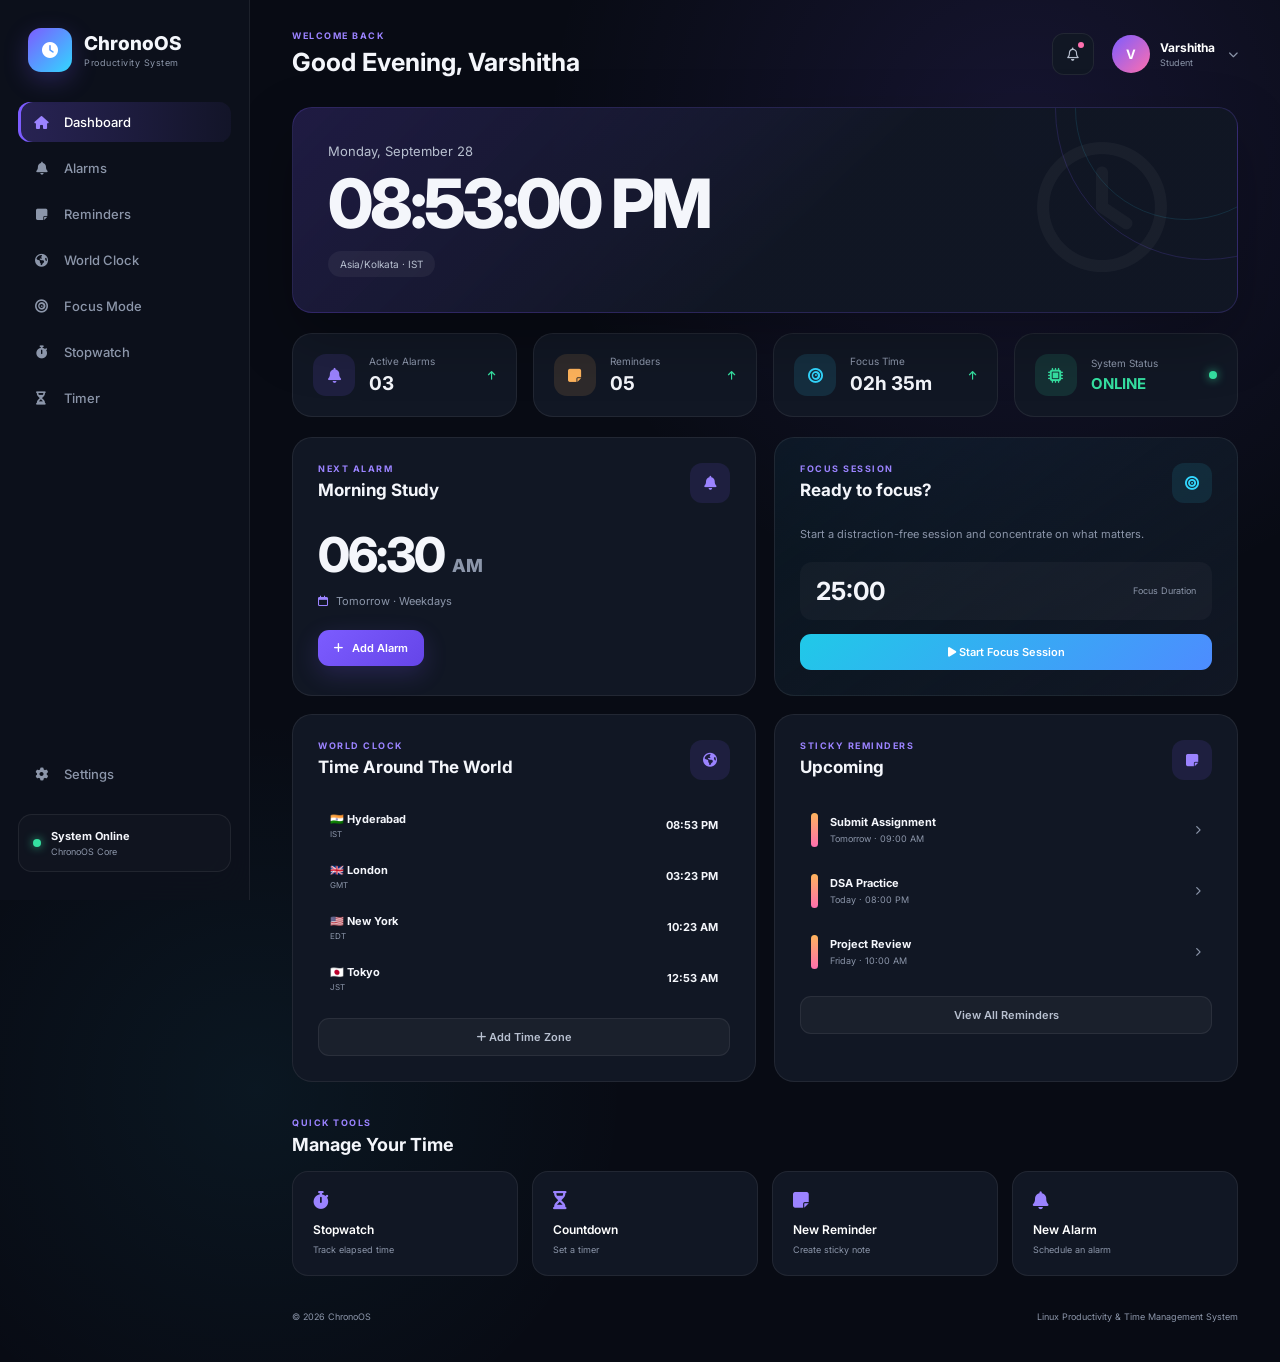
==== website/index.html @ c96365a8 "Add ChronoOS Linux alarm management system" ====
<!DOCTYPE html>
<html lang="en">
<head>
    <meta charset="UTF-8">
    <meta name="viewport" content="width=device-width, initial-scale=1.0">

    <title>ChronoOS | Productivity System</title>

    <link rel="stylesheet" href="css/style.css">

    <link
        rel="stylesheet"
        href="https://cdnjs.cloudflare.com/ajax/libs/font-awesome/6.5.2/css/all.min.css"
    >
</head>

<body>

    <!-- SIDEBAR -->
    <aside class="sidebar">

        <div class="brand">
            <div class="brand-icon">
                <i class="fa-solid fa-clock"></i>
            </div>

            <div>
                <h2>ChronoOS</h2>
                <span>Productivity System</span>
            </div>
        </div>

        <nav class="navigation">

            <a href="#" class="nav-item active">
                <i class="fa-solid fa-house"></i>
                <span>Dashboard</span>
            </a>

            <a href="#" class="nav-item">
                <i class="fa-solid fa-bell"></i>
                <span>Alarms</span>
            </a>

            <a href="#" class="nav-item">
                <i class="fa-solid fa-note-sticky"></i>
                <span>Reminders</span>
            </a>

            <a href="#" class="nav-item">
                <i class="fa-solid fa-earth-americas"></i>
                <span>World Clock</span>
            </a>

            <a href="#" class="nav-item">
                <i class="fa-solid fa-bullseye"></i>
                <span>Focus Mode</span>
            </a>

            <a href="#" class="nav-item">
                <i class="fa-solid fa-stopwatch"></i>
                <span>Stopwatch</span>
            </a>

            <a href="#" class="nav-item">
                <i class="fa-solid fa-hourglass-half"></i>
                <span>Timer</span>
            </a>

        </nav>

        <div class="sidebar-bottom">

            <a href="#" class="nav-item">
                <i class="fa-solid fa-gear"></i>
                <span>Settings</span>
            </a>

            <div class="system-status">
                <span class="status-dot"></span>

                <div>
                    <strong>System Online</strong>
                    <small>ChronoOS Core</small>
                </div>
            </div>

        </div>

    </aside>


    <!-- MAIN CONTENT -->
    <main class="main-content">

        <!-- TOP BAR -->
        <header class="topbar">

            <div>
                <p class="welcome-small">WELCOME BACK</p>
                <h1>Good Evening, Varshitha</h1>
            </div>

            <div class="topbar-actions">

                <button class="icon-button">
                    <i class="fa-regular fa-bell"></i>
                    <span class="notification-dot"></span>
                </button>

                <button class="profile">
                    <div class="profile-avatar">
                        V
                    </div>

                    <div class="profile-info">
                        <strong>Varshitha</strong>
                        <span>Student</span>
                    </div>

                    <i class="fa-solid fa-chevron-down"></i>
                </button>

            </div>

        </header>


        <!-- CLOCK HERO -->
        <section class="clock-section">

            <div class="clock-card">

                <div class="clock-content">

                    <p id="current-date">
                        Monday, September 28
                    </p>

                    <div id="current-time">
                        08:53:00 PM
                    </div>

                    <span class="timezone-label">
                        Asia/Kolkata · IST
                    </span>

                </div>

                <div class="clock-decoration">
                    <i class="fa-regular fa-clock"></i>
                </div>

            </div>

        </section>


        <!-- STAT CARDS -->
        <section class="stats-grid">

            <div class="stat-card">

                <div class="stat-icon alarm-icon">
                    <i class="fa-solid fa-bell"></i>
                </div>

                <div class="stat-info">
                    <span>Active Alarms</span>
                    <strong>03</strong>
                </div>

                <span class="stat-arrow">
                    <i class="fa-solid fa-arrow-up"></i>
                </span>

            </div>


            <div class="stat-card">

                <div class="stat-icon reminder-icon">
                    <i class="fa-solid fa-note-sticky"></i>
                </div>

                <div class="stat-info">
                    <span>Reminders</span>
                    <strong>05</strong>
                </div>

                <span class="stat-arrow">
                    <i class="fa-solid fa-arrow-up"></i>
                </span>

            </div>


            <div class="stat-card">

                <div class="stat-icon focus-icon">
                    <i class="fa-solid fa-bullseye"></i>
                </div>

                <div class="stat-info">
                    <span>Focus Time</span>
                    <strong>02h 35m</strong>
                </div>

                <span class="stat-arrow">
                    <i class="fa-solid fa-arrow-up"></i>
                </span>

            </div>


            <div class="stat-card">

                <div class="stat-icon system-icon">
                    <i class="fa-solid fa-microchip"></i>
                </div>

                <div class="stat-info">
                    <span>System Status</span>
                    <strong class="online-text">ONLINE</strong>
                </div>

                <span class="online-dot"></span>

            </div>

        </section>


        <!-- DASHBOARD GRID -->
        <section class="dashboard-grid">


            <!-- NEXT ALARM -->
            <div class="dashboard-card next-alarm">

                <div class="card-header">

                    <div>
                        <p class="card-label">NEXT ALARM</p>
                        <h2>Morning Study</h2>
                    </div>

                    <div class="card-icon">
                        <i class="fa-solid fa-bell"></i>
                    </div>

                </div>

                <div class="alarm-time">
                    06:30
                    <span>AM</span>
                </div>

                <p class="alarm-info">
                    <i class="fa-regular fa-calendar"></i>
                    Tomorrow · Weekdays
                </p>

                <button class="primary-button">
                    <i class="fa-solid fa-plus"></i>
                    Add Alarm
                </button>

            </div>


            <!-- FOCUS -->
            <div class="dashboard-card focus-card">

                <div class="card-header">

                    <div>
                        <p class="card-label">FOCUS SESSION</p>
                        <h2>Ready to focus?</h2>
                    </div>

                    <div class="card-icon focus-card-icon">
                        <i class="fa-solid fa-bullseye"></i>
                    </div>

                </div>

                <p class="card-description">
                    Start a distraction-free session and concentrate
                    on what matters.
                </p>

                <div class="focus-preview">
                    <span>25:00</span>
                    <small>Focus Duration</small>
                </div>

                <button class="focus-button">
                    <i class="fa-solid fa-play"></i>
                    Start Focus Session
                </button>

            </div>


            <!-- WORLD CLOCK -->
            <div class="dashboard-card world-clock-card">

                <div class="card-header">

                    <div>
                        <p class="card-label">WORLD CLOCK</p>
                        <h2>Time Around The World</h2>
                    </div>

                    <div class="card-icon">
                        <i class="fa-solid fa-earth-americas"></i>
                    </div>

                </div>

                <div class="world-clocks">

                    <div class="world-time">
                        <div>
                            <strong>🇮🇳 Hyderabad</strong>
                            <span>IST</span>
                        </div>

                        <b>08:53 PM</b>
                    </div>

                    <div class="world-time">
                        <div>
                            <strong>🇬🇧 London</strong>
                            <span>GMT</span>
                        </div>

                        <b>03:23 PM</b>
                    </div>

                    <div class="world-time">
                        <div>
                            <strong>🇺🇸 New York</strong>
                            <span>EDT</span>
                        </div>

                        <b>10:23 AM</b>
                    </div>

                    <div class="world-time">
                        <div>
                            <strong>🇯🇵 Tokyo</strong>
                            <span>JST</span>
                        </div>

                        <b>12:53 AM</b>
                    </div>

                </div>

                <button class="secondary-button">
                    <i class="fa-solid fa-plus"></i>
                    Add Time Zone
                </button>

            </div>


            <!-- REMINDERS -->
            <div class="dashboard-card reminders-card">

                <div class="card-header">

                    <div>
                        <p class="card-label">STICKY REMINDERS</p>
                        <h2>Upcoming</h2>
                    </div>

                    <div class="card-icon reminder-card-icon">
                        <i class="fa-solid fa-note-sticky"></i>
                    </div>

                </div>

                <div class="reminder-list">

                    <div class="reminder-item">
                        <span class="reminder-color"></span>

                        <div>
                            <strong>Submit Assignment</strong>
                            <small>Tomorrow · 09:00 AM</small>
                        </div>

                        <i class="fa-solid fa-chevron-right"></i>
                    </div>


                    <div class="reminder-item">
                        <span class="reminder-color"></span>

                        <div>
                            <strong>DSA Practice</strong>
                            <small>Today · 08:00 PM</small>
                        </div>

                        <i class="fa-solid fa-chevron-right"></i>
                    </div>


                    <div class="reminder-item">
                        <span class="reminder-color"></span>

                        <div>
                            <strong>Project Review</strong>
                            <small>Friday · 10:00 AM</small>
                        </div>

                        <i class="fa-solid fa-chevron-right"></i>
                    </div>

                </div>

                <button class="secondary-button">
                    View All Reminders
                </button>

            </div>


        </section>


        <!-- QUICK TOOLS -->
        <section class="quick-tools">

            <div class="section-title">
                <div>
                    <p class="card-label">QUICK TOOLS</p>
                    <h2>Manage Your Time</h2>
                </div>
            </div>

            <div class="tools-grid">

                <button class="tool-card">
                    <i class="fa-solid fa-stopwatch"></i>
                    <span>Stopwatch</span>
                    <small>Track elapsed time</small>
                </button>

                <button class="tool-card">
                    <i class="fa-solid fa-hourglass-half"></i>
                    <span>Countdown</span>
                    <small>Set a timer</small>
                </button>

                <button class="tool-card">
                    <i class="fa-solid fa-note-sticky"></i>
                    <span>New Reminder</span>
                    <small>Create sticky note</small>
                </button>

                <button class="tool-card">
                    <i class="fa-solid fa-bell"></i>
                    <span>New Alarm</span>
                    <small>Schedule an alarm</small>
                </button>

            </div>

        </section>


        <!-- FOOTER -->
        <footer>

            <span>
                © 2026 ChronoOS
            </span>

            <span>
                Linux Productivity & Time Management System
            </span>

        </footer>

    </main>


    <script src="js/app.js"></script>

</body>
</html>
---- website/css/style.css ----
@import url('https://fonts.googleapis.com/css2?family=Inter:wght@400;500;600;700;800&display=swap');

:root {
    --bg: #080b14;
    --sidebar: #0d111c;
    --card: #111724;
    --card-hover: #151d2d;
    --border: rgba(255, 255, 255, 0.07);

    --primary: #7c5cff;
    --primary-light: #9b83ff;
    --cyan: #32d7ff;
    --green: #35e0a1;
    --orange: #ffb45c;
    --pink: #ff6fae;

    --text: #f4f6fb;
    --muted: #8c96aa;
    --muted-light: #b8c0d0;

    --radius: 20px;
}

* {
    margin: 0;
    padding: 0;
    box-sizing: border-box;
}

html {
    scroll-behavior: smooth;
}

body {
    font-family: 'Inter', sans-serif;
    background:
        radial-gradient(
            circle at 80% 10%,
            rgba(124, 92, 255, 0.12),
            transparent 30%
        ),
        radial-gradient(
            circle at 20% 80%,
            rgba(50, 215, 255, 0.06),
            transparent 25%
        ),
        var(--bg);

    color: var(--text);
    min-height: 100vh;
}


/* =========================================
   SIDEBAR
   ========================================= */

.sidebar {
    position: fixed;
    left: 0;
    top: 0;

    width: 250px;
    height: 100vh;

    background: rgba(13, 17, 28, 0.94);
    border-right: 1px solid var(--border);

    padding: 28px 18px;

    display: flex;
    flex-direction: column;

    z-index: 100;

    backdrop-filter: blur(20px);
}

.brand {
    display: flex;
    align-items: center;
    gap: 12px;

    padding: 0 10px 30px;
}

.brand-icon {
    width: 44px;
    height: 44px;

    border-radius: 13px;

    display: flex;
    align-items: center;
    justify-content: center;

    background: linear-gradient(
        135deg,
        var(--primary),
        var(--cyan)
    );

    color: white;

    box-shadow:
        0 8px 25px rgba(124, 92, 255, 0.25);
}

.brand h2 {
    font-size: 19px;
    font-weight: 800;
}

.brand span {
    display: block;

    color: var(--muted);

    font-size: 9px;
    letter-spacing: 0.5px;

    margin-top: 2px;
}

.navigation {
    display: flex;
    flex-direction: column;
    gap: 6px;
}

.nav-item {
    position: relative;

    display: flex;
    align-items: center;
    gap: 14px;

    padding: 12px 14px;

    border-radius: 12px;

    color: var(--muted);

    text-decoration: none;

    font-size: 13px;
    font-weight: 500;

    transition: 0.25s ease;
}

.nav-item i {
    width: 18px;
    text-align: center;
}

.nav-item:hover {
    color: var(--text);
    background: rgba(255, 255, 255, 0.04);

    transform: translateX(2px);
}

.nav-item.active {
    color: white;

    background:
        linear-gradient(
            90deg,
            rgba(124, 92, 255, 0.25),
            rgba(124, 92, 255, 0.06)
        );

    box-shadow:
        inset 3px 0 0 var(--primary);
}

.nav-item.active i {
    color: var(--primary-light);
}

.sidebar-bottom {
    margin-top: auto;
}

.system-status {
    display: flex;
    align-items: center;
    gap: 10px;

    margin-top: 20px;
    padding: 14px;

    border: 1px solid var(--border);

    background: rgba(255, 255, 255, 0.02);

    border-radius: 14px;
}

.status-dot,
.online-dot {
    width: 8px;
    height: 8px;

    background: var(--green);

    border-radius: 50%;

    box-shadow:
        0 0 10px rgba(53, 224, 161, 0.8);
}

.system-status strong {
    display: block;

    font-size: 11px;
}

.system-status small {
    display: block;

    color: var(--muted);

    font-size: 9px;

    margin-top: 3px;
}


/* =========================================
   MAIN CONTENT
   ========================================= */

.main-content {
    margin-left: 250px;

    padding: 30px 42px;

    max-width: 1700px;
}


/* =========================================
   TOP BAR
   ========================================= */

.topbar {
    display: flex;
    align-items: center;
    justify-content: space-between;

    margin-bottom: 30px;
}

.welcome-small,
.card-label {
    color: var(--primary-light);

    font-size: 9px;
    font-weight: 700;

    letter-spacing: 1.5px;
}

.topbar h1 {
    margin-top: 6px;

    font-size: 25px;
    font-weight: 700;
}

.topbar-actions {
    display: flex;
    align-items: center;
    gap: 18px;
}

.icon-button {
    position: relative;

    width: 42px;
    height: 42px;

    border-radius: 12px;

    border: 1px solid var(--border);

    background: var(--card);

    color: var(--muted-light);

    cursor: pointer;

    transition: 0.25s ease;
}

.icon-button:hover {
    border-color: rgba(124, 92, 255, 0.4);

    color: white;

    transform: translateY(-2px);
}

.notification-dot {
    position: absolute;

    right: 9px;
    top: 8px;

    width: 6px;
    height: 6px;

    border-radius: 50%;

    background: var(--pink);
}

.profile {
    display: flex;
    align-items: center;
    gap: 10px;

    border: none;

    background: transparent;

    color: white;

    cursor: pointer;
}

.profile-avatar {
    width: 38px;
    height: 38px;

    display: flex;
    align-items: center;
    justify-content: center;

    border-radius: 50%;

    background:
        linear-gradient(
            135deg,
            var(--primary),
            var(--pink)
        );

    font-size: 13px;
    font-weight: 700;
}

.profile-info {
    text-align: left;
}

.profile-info strong {
    display: block;

    font-size: 12px;
}

.profile-info span {
    display: block;

    color: var(--muted);

    font-size: 9px;

    margin-top: 2px;
}

.profile > i {
    color: var(--muted);

    font-size: 10px;

    margin-left: 3px;
}


/* =========================================
   CLOCK
   ========================================= */

.clock-section {
    margin-bottom: 20px;
}

.clock-card {
    position: relative;

    overflow: hidden;

    min-height: 190px;

    padding: 35px;

    border-radius: var(--radius);

    border: 1px solid rgba(124, 92, 255, 0.2);

    background:
        linear-gradient(
            135deg,
            rgba(124, 92, 255, 0.20),
            rgba(17, 23, 36, 0.96) 55%
        );

    box-shadow:
        0 25px 60px rgba(0, 0, 0, 0.25);
}

.clock-card::before {
    content: '';

    position: absolute;

    width: 300px;
    height: 300px;

    right: -120px;
    top: -150px;

    border-radius: 50%;

    border: 1px solid rgba(124, 92, 255, 0.18);
}

.clock-card::after {
    content: '';

    position: absolute;

    width: 220px;
    height: 220px;

    right: -60px;
    top: -110px;

    border-radius: 50%;

    border: 1px solid rgba(50, 215, 255, 0.12);
}

.clock-content {
    position: relative;
    z-index: 2;
}

#current-date {
    color: var(--muted-light);

    font-size: 13px;

    margin-bottom: 10px;
}

#current-time {
    font-size: clamp(42px, 6vw, 68px);

    line-height: 1;

    font-weight: 800;

    letter-spacing: -3px;
}

.timezone-label {
    display: inline-block;

    margin-top: 14px;

    padding: 7px 12px;

    border-radius: 20px;

    background: rgba(255, 255, 255, 0.05);

    color: var(--muted-light);

    font-size: 10px;
}

.clock-decoration {
    position: absolute;

    right: 70px;
    bottom: 25px;

    color: rgba(255, 255, 255, 0.04);

    font-size: 130px;
}


/* =========================================
   STATISTICS
   ========================================= */

.stats-grid {
    display: grid;

    grid-template-columns:
        repeat(4, 1fr);

    gap: 16px;

    margin-bottom: 20px;
}

.stat-card {
    display: flex;
    align-items: center;

    gap: 14px;

    padding: 20px;

    border-radius: var(--radius);

    border: 1px solid var(--border);

    background: var(--card);

    transition: 0.25s ease;
}

.stat-card:hover {
    transform: translateY(-3px);

    background: var(--card-hover);

    border-color: rgba(124, 92, 255, 0.2);
}

.stat-icon {
    width: 42px;
    height: 42px;

    flex-shrink: 0;

    display: flex;
    align-items: center;
    justify-content: center;

    border-radius: 13px;

    font-size: 15px;
}

.alarm-icon {
    background: rgba(124, 92, 255, 0.13);
    color: var(--primary-light);
}

.reminder-icon {
    background: rgba(255, 180, 92, 0.12);
    color: var(--orange);
}

.focus-icon {
    background: rgba(50, 215, 255, 0.12);
    color: var(--cyan);
}

.system-icon {
    background: rgba(53, 224, 161, 0.12);
    color: var(--green);
}

.stat-info {
    flex: 1;
}

.stat-info span {
    display: block;

    color: var(--muted);

    font-size: 10px;
}

.stat-info strong {
    display: block;

    margin-top: 5px;

    font-size: 19px;
}

.online-text {
    color: var(--green);
    font-size: 15px !important;
}

.stat-arrow {
    color: var(--green);

    font-size: 10px;
}

.online-dot {
    flex-shrink: 0;
}


/* =========================================
   DASHBOARD GRID
   ========================================= */

.dashboard-grid {
    display: grid;

    grid-template-columns:
        repeat(2, 1fr);

    gap: 18px;

    margin-bottom: 35px;
}

.dashboard-card {
    padding: 25px;

    border-radius: var(--radius);

    border: 1px solid var(--border);

    background: var(--card);

    transition: 0.25s ease;
}

.dashboard-card:hover {
    border-color: rgba(124, 92, 255, 0.18);

    transform: translateY(-2px);
}

.card-header {
    display: flex;
    align-items: flex-start;
    justify-content: space-between;

    margin-bottom: 22px;
}

.card-header h2 {
    margin-top: 6px;

    font-size: 17px;
}

.card-icon {
    width: 40px;
    height: 40px;

    display: flex;
    align-items: center;
    justify-content: center;

    border-radius: 12px;

    background: rgba(124, 92, 255, 0.12);

    color: var(--primary-light);

    font-size: 14px;
}


/* =========================================
   ALARM
   ========================================= */

.alarm-time {
    font-size: 48px;

    font-weight: 800;

    letter-spacing: -2px;
}

.alarm-time span {
    color: var(--muted);

    font-size: 18px;

    letter-spacing: 0;
}

.alarm-info {
    color: var(--muted);

    font-size: 11px;

    margin: 10px 0 22px;
}

.alarm-info i {
    color: var(--primary-light);

    margin-right: 5px;
}


/* =========================================
   BUTTONS
   ========================================= */

button {
    font-family: inherit;
}

.primary-button,
.focus-button,
.secondary-button {
    border: none;

    border-radius: 11px;

    padding: 11px 16px;

    cursor: pointer;

    font-size: 11px;
    font-weight: 600;

    transition: 0.25s ease;
}

.primary-button {
    background:
        linear-gradient(
            135deg,
            var(--primary),
            #6545e8
        );

    color: white;

    box-shadow:
        0 8px 25px rgba(124, 92, 255, 0.2);
}

.primary-button:hover,
.focus-button:hover {
    transform: translateY(-2px);

    box-shadow:
        0 10px 30px rgba(124, 92, 255, 0.3);
}

.primary-button i {
    margin-right: 6px;
}

.secondary-button {
    margin-top: 16px;

    width: 100%;

    background: rgba(255, 255, 255, 0.04);

    border: 1px solid var(--border);

    color: var(--muted-light);
}

.secondary-button:hover {
    color: white;

    border-color: rgba(124, 92, 255, 0.3);

    background: rgba(124, 92, 255, 0.08);
}


/* =========================================
   FOCUS
   ========================================= */

.focus-card {
    background:
        linear-gradient(
            145deg,
            rgba(50, 215, 255, 0.06),
            var(--card)
        );
}

.focus-card-icon {
    color: var(--cyan);

    background: rgba(50, 215, 255, 0.1);
}

.card-description {
    color: var(--muted);

    font-size: 11px;

    line-height: 1.7;

    max-width: 450px;

    margin-bottom: 18px;
}

.focus-preview {
    display: flex;
    align-items: center;
    justify-content: space-between;

    padding: 14px 16px;

    margin-bottom: 14px;

    border-radius: 12px;

    background: rgba(255, 255, 255, 0.03);
}

.focus-preview span {
    font-size: 25px;

    font-weight: 700;
}

.focus-preview small {
    color: var(--muted);

    font-size: 9px;
}

.focus-button {
    width: 100%;

    background:
        linear-gradient(
            135deg,
            #20c9e8,
            #4d8cff
        );

    color: white;
}


/* =========================================
   WORLD CLOCK
   ========================================= */

.world-clocks {
    display: flex;
    flex-direction: column;

    gap: 4px;
}

.world-time {
    display: flex;
    align-items: center;
    justify-content: space-between;

    padding: 10px 12px;

    border-radius: 10px;

    transition: 0.2s ease;
}

.world-time:hover {
    background: rgba(255, 255, 255, 0.035);
}

.world-time div {
    display: flex;
    flex-direction: column;
    gap: 3px;
}

.world-time strong {
    font-size: 11px;
}

.world-time span {
    color: var(--muted);

    font-size: 8px;
}

.world-time b {
    font-size: 11px;
}


/* =========================================
   REMINDERS
   ========================================= */

.reminder-list {
    display: flex;
    flex-direction: column;

    gap: 5px;
}

.reminder-item {
    display: flex;
    align-items: center;

    gap: 12px;

    padding: 11px;

    border-radius: 10px;

    transition: 0.2s ease;
}

.reminder-item:hover {
    background: rgba(255, 255, 255, 0.035);
}

.reminder-color {
    width: 7px;
    height: 34px;

    border-radius: 10px;

    background:
        linear-gradient(
            var(--orange),
            var(--pink)
        );
}

.reminder-item div {
    flex: 1;
}

.reminder-item strong {
    display: block;

    font-size: 11px;
}

.reminder-item small {
    display: block;

    margin-top: 4px;

    color: var(--muted);

    font-size: 9px;
}

.reminder-item > i {
    color: var(--muted);

    font-size: 9px;
}


/* =========================================
   QUICK TOOLS
   ========================================= */

.section-title {
    margin-bottom: 16px;
}

.section-title h2 {
    margin-top: 6px;

    font-size: 18px;
}

.tools-grid {
    display: grid;

    grid-template-columns:
        repeat(4, 1fr);

    gap: 14px;
}

.tool-card {
    display: flex;
    flex-direction: column;

    align-items: flex-start;

    gap: 7px;

    padding: 20px;

    border-radius: 16px;

    border: 1px solid var(--border);

    background: var(--card);

    color: white;

    text-align: left;

    cursor: pointer;

    transition: 0.25s ease;
}

.tool-card:hover {
    transform: translateY(-4px);

    border-color: rgba(124, 92, 255, 0.3);

    background: var(--card-hover);

    box-shadow:
        0 15px 35px rgba(0, 0, 0, 0.18);
}

.tool-card i {
    color: var(--primary-light);

    font-size: 18px;

    margin-bottom: 5px;
}

.tool-card span {
    font-size: 12px;
    font-weight: 600;
}

.tool-card small {
    color: var(--muted);

    font-size: 9px;
}


/* =========================================
   FOOTER
   ========================================= */

footer {
    display: flex;
    align-items: center;
    justify-content: space-between;

    padding: 35px 0 10px;

    color: var(--muted);

    font-size: 9px;
}


/* =========================================
   RESPONSIVE DESIGN
   ========================================= */

@media (max-width: 1200px) {

    .stats-grid {
        grid-template-columns:
            repeat(2, 1fr);
    }

    .tools-grid {
        grid-template-columns:
            repeat(2, 1fr);
    }

}


@media (max-width: 900px) {

    .sidebar {
        width: 75px;

        padding: 22px 10px;
    }

    .brand {
        justify-content: center;

        padding-left: 0;
        padding-right: 0;
    }

    .brand > div:last-child,
    .nav-item span,
    .system-status {
        display: none;
    }

    .nav-item {
        justify-content: center;

        padding: 13px;
    }

    .main-content {
        margin-left: 75px;

        padding: 25px;
    }

    .dashboard-grid {
        grid-template-columns: 1fr;
    }

}


@media (max-width: 650px) {

    .main-content {
        padding: 18px;
    }

    .topbar h1 {
        font-size: 20px;
    }

    .profile-info,
    .profile > i {
        display: none;
    }

    .stats-grid {
        grid-template-columns: 1fr;
    }

    .tools-grid {
        grid-template-columns: 1fr;
    }

    .clock-card {
        padding: 25px;
    }

    #current-time {
        font-size: 42px;
    }

    footer {
        flex-direction: column;

        gap: 8px;

        text-align: center;
    }

}
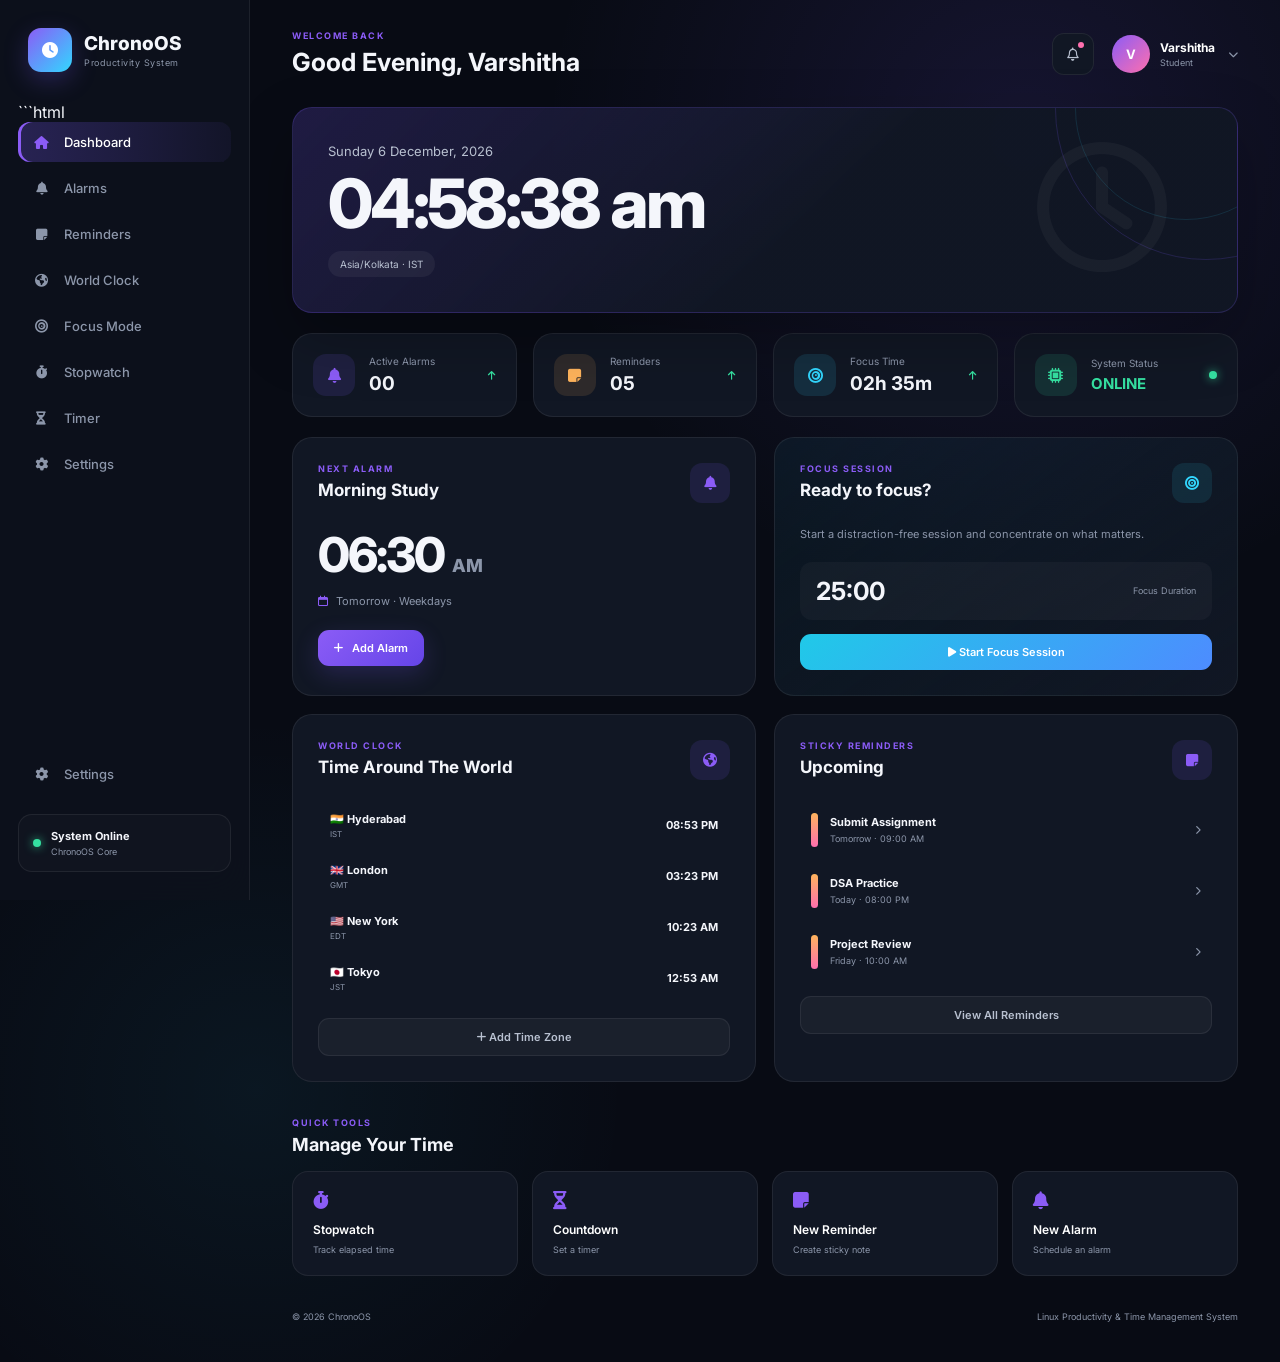
==== commit 36ff6f57: "Add ChronoOS countdown timer page" ====
--- a/website/index.html
+++ b/website/index.html
@@ -30,44 +30,50 @@
             </div>
         </div>
 
-        <nav class="navigation">
-
-            <a href="#" class="nav-item active">
-                <i class="fa-solid fa-house"></i>
-                <span>Dashboard</span>
-            </a>
-
-            <a href="#" class="nav-item">
-                <i class="fa-solid fa-bell"></i>
-                <span>Alarms</span>
-            </a>
-
-            <a href="#" class="nav-item">
-                <i class="fa-solid fa-note-sticky"></i>
-                <span>Reminders</span>
-            </a>
-
-            <a href="#" class="nav-item">
-                <i class="fa-solid fa-earth-americas"></i>
-                <span>World Clock</span>
-            </a>
-
-            <a href="#" class="nav-item">
-                <i class="fa-solid fa-bullseye"></i>
-                <span>Focus Mode</span>
-            </a>
-
-            <a href="#" class="nav-item">
-                <i class="fa-solid fa-stopwatch"></i>
-                <span>Stopwatch</span>
-            </a>
-
-            <a href="#" class="nav-item">
-                <i class="fa-solid fa-hourglass-half"></i>
-                <span>Timer</span>
-            </a>
-
-        </nav>
+```html
+<nav class="navigation">
+
+    <a href="#" class="nav-item active" data-page="dashboard">
+        <i class="fa-solid fa-house"></i>
+        <span>Dashboard</span>
+    </a>
+
+    <a href="#" class="nav-item" data-page="alarms">
+        <i class="fa-solid fa-bell"></i>
+        <span>Alarms</span>
+    </a>
+
+    <a href="#" class="nav-item" data-page="reminders">
+        <i class="fa-solid fa-note-sticky"></i>
+        <span>Reminders</span>
+    </a>
+
+    <a href="#" class="nav-item" data-page="world-clock">
+        <i class="fa-solid fa-earth-americas"></i>
+        <span>World Clock</span>
+    </a>
+
+    <a href="#" class="nav-item" data-page="focus">
+        <i class="fa-solid fa-bullseye"></i>
+        <span>Focus Mode</span>
+    </a>
+
+    <a href="#" class="nav-item" data-page="stopwatch">
+        <i class="fa-solid fa-stopwatch"></i>
+        <span>Stopwatch</span>
+    </a>
+
+    <a href="#" class="nav-item" data-page="timer">
+        <i class="fa-solid fa-hourglass-half"></i>
+        <span>Timer</span>
+    </a>
+
+    <a href="#" class="nav-item" data-page="settings">
+        <i class="fa-solid fa-gear"></i>
+        <span>Settings</span>
+    </a>
+
+</nav>
 
         <div class="sidebar-bottom">
 
@@ -94,6 +100,8 @@
     <main class="main-content">
 
         <!-- TOP BAR -->
+<!-- DASHBOARD PAGE -->
+<section data-dashboard-page="dashboard">
         <header class="topbar">
 
             <div>
@@ -471,7 +479,351 @@
             </div>
 
         </section>
-
+</section>
+
+<!-- ALARMS DASHBOARD -->
+<section data-dashboard-page="alarms" hidden>
+
+    <div class="page-heading">
+        <p class="welcome-small">CHRONOOS / ALARMS</p>
+        <h1>Alarm Management</h1>
+        <p>Manage your scheduled alarms.</p>
+    </div>
+
+    <div class="dashboard-card">
+        <div class="card-header">
+            <h2>Your Alarms</h2>
+            <button class="primary-button" id="openAlarmPageButton">
+                <i class="fa-solid fa-plus"></i>
+                Add Alarm
+            </button>
+        </div>
+
+        <div id="alarm-list">
+            <p>Your saved alarms will appear here.</p>
+        </div>
+    </div>
+
+</section>
+
+
+<!-- STOPWATCH DASHBOARD -->
+<section data-dashboard-page="stopwatch" hidden>
+
+    <div class="page-heading">
+        <p class="welcome-small">CHRONOOS / STOPWATCH</p>
+        <h1>Task Stopwatch</h1>
+        <p>Assign a task, track elapsed time, and set a completion deadline.</p>
+    </div>
+
+    <div class="dashboard-grid">
+
+        <div class="dashboard-card">
+            <h2>Assign Your Task</h2>
+
+            <label for="stopwatchTask">Task Name</label>
+            <input
+                type="text"
+                id="stopwatchTask"
+                placeholder="e.g. Complete DSA assignment"
+            >
+
+            <h3>Task Time Limit</h3>
+
+            <div class="timer-inputs">
+                <div>
+                    <label for="taskHours">Hours</label>
+                    <input type="number" id="taskHours" min="0" max="99" value="0">
+                </div>
+
+                <div>
+                    <label for="taskMinutes">Minutes</label>
+                    <input type="number" id="taskMinutes" min="0" max="59" value="25">
+                </div>
+
+                <div>
+                    <label for="taskSeconds">Seconds</label>
+                    <input type="number" id="taskSeconds" min="0" max="59" value="0">
+                </div>
+            </div>
+
+            <div class="timer-actions">
+                <button class="primary-button" id="startTaskTimer">Start Task</button>
+                <button class="icon-button" id="pauseTaskTimer">Pause</button>
+                <button class="icon-button" id="resetTaskTimer">Reset</button>
+            </div>
+
+            <p id="taskTimerStatus" role="status">Ready to start your task.</p>
+        </div>
+
+        <div class="dashboard-card">
+            <h2>Task Countdown</h2>
+            <div id="taskCountdownDisplay">00:25:00</div>
+            <p id="currentTaskName">No task started</p>
+
+            <hr>
+
+            <h2>Elapsed Stopwatch</h2>
+            <div id="stopwatchElapsedDisplay">00:00:00</div>
+
+            <div class="timer-actions">
+                <button class="primary-button" id="startStopwatch">Start Stopwatch</button>
+                <button class="icon-button" id="resetStopwatch">Reset Stopwatch</button>
+            </div>
+
+            <p id="stopwatchStatus" role="status">Ready</p>
+        </div>
+
+    </div>
+
+</section>
+
+
+<!-- TIMER DASHBOARD -->
+<section data-dashboard-page="timer" hidden>
+
+    <div class="page-heading">
+        <p class="welcome-small">CHRONOOS / TIMER</p>
+        <h1>Countdown Timer</h1>
+        <p>Set a duration, manage your countdown, and stay on track.</p>
+    </div>
+
+    <div class="timer-page-layout">
+
+        <!-- LEFT CARD: TIMER CONTROLS -->
+        <div class="dashboard-card">
+
+            <h2>Set Your Timer</h2>
+
+            <div class="timer-inputs">
+                <div>
+                    <label for="timerHours">Hours</label>
+                    <input type="number" id="timerHours" min="0" max="99" value="0">
+                </div>
+
+                <div>
+                    <label for="timerMinutes">Minutes</label>
+                    <input type="number" id="timerMinutes" min="0" max="59" value="5">
+                </div>
+
+                <div>
+                    <label for="timerSeconds">Seconds</label>
+                    <input type="number" id="timerSeconds" min="0" max="59" value="0">
+                </div>
+            </div>
+
+            <div class="timer-actions">
+                <button class="primary-button" id="startTimerButton">Start</button>
+                <button class="icon-button" id="pauseTimerButton">Pause</button>
+                <button class="icon-button" id="resetTimerButton">Reset</button>
+            </div>
+
+            <p id="timerStatus" role="status">Ready to start your timer.</p>
+
+        </div>
+
+        <!-- RIGHT CARD: COUNTDOWN DISPLAY -->
+        <div class="dashboard-card">
+
+            <h2>Timer Countdown</h2>
+
+            <div id="timerCountdownDisplay">00:05:00</div>
+
+            <p id="timerDisplayStatus">Your timer is ready.</p>
+
+            <hr>
+
+            <h2>Quick Presets</h2>
+
+            <div class="timer-actions">
+                <button class="icon-button timer-preset" data-minutes="5">5 Min</button>
+                <button class="icon-button timer-preset" data-minutes="10">10 Min</button>
+                <button class="icon-button timer-preset" data-minutes="15">15 Min</button>
+                <button class="icon-button timer-preset" data-minutes="30">30 Min</button>
+            </div>
+
+        </div>
+
+    </div>
+
+</section>
+
+<!-- SETTINGS DASHBOARD -->
+<section data-dashboard-page="settings" hidden>
+
+    <div class="page-heading">
+        <p class="welcome-small">CHRONOOS / SETTINGS</p>
+        <h1>Settings</h1>
+        <p>Personalize your ChronoOS experience.</p>
+    </div>
+
+    <!-- APPEARANCE SETTINGS -->
+    <div class="dashboard-card settings-card">
+        <h2><i class="fa-solid fa-palette"></i> Appearance</h2>
+
+        <div class="settings-row">
+            <div>
+                <strong>Dark Mode</strong>
+                <p>Use the dark dashboard appearance.</p>
+            </div>
+            <label class="settings-switch">
+                <input type="checkbox" id="darkModeSetting" checked>
+                <span class="settings-slider"></span>
+            </label>
+        </div>
+
+        <div class="settings-row">
+            <div>
+                <strong>Accent Color</strong>
+                <p>Choose your preferred theme color.</p>
+            </div>
+            <select id="accentColorSetting">
+                <option value="#8b5cf6">Purple</option>
+                <option value="#3b82f6">Blue</option>
+                <option value="#ec4899">Pink</option>
+                <option value="#10b981">Green</option>
+            </select>
+        </div>
+    </div>
+
+    <!-- NOTIFICATION SETTINGS -->
+    <div class="dashboard-card settings-card">
+        <h2><i class="fa-solid fa-bell"></i> Notifications</h2>
+
+        <div class="settings-row">
+            <div>
+                <strong>Browser Notifications</strong>
+                <p>Allow ChronoOS to show browser notifications.</p>
+            </div>
+            <label class="settings-switch">
+                <input type="checkbox" id="notificationSetting">
+                <span class="settings-slider"></span>
+            </label>
+        </div>
+
+        <div class="settings-row">
+            <div>
+                <strong>Alarm and Timer Sounds</strong>
+                <p>Enable sound alerts.</p>
+            </div>
+            <label class="settings-switch">
+                <input type="checkbox" id="soundSetting" checked>
+                <span class="settings-slider"></span>
+            </label>
+        </div>
+    </div>
+
+    <!-- GENERAL SETTINGS -->
+    <div class="dashboard-card settings-card">
+        <h2><i class="fa-solid fa-clock"></i> General</h2>
+
+        <div class="settings-row">
+            <div>
+                <strong>Time Format</strong>
+                <p>Choose how time is displayed.</p>
+            </div>
+            <select id="timeFormatSetting">
+                <option value="12">12-hour</option>
+                <option value="24">24-hour</option>
+            </select>
+        </div>
+    </div>
+
+    <!-- SAVE AND RESET -->
+    <div class="settings-actions">
+        <button class="primary-button" id="saveSettingsButton">
+            <i class="fa-solid fa-floppy-disk"></i>
+            Save Preferences
+        </button>
+
+        <button class="icon-button" id="resetSettingsButton">
+            Reset Settings
+        </button>
+    </div>
+
+    <p id="settingsStatus" role="status"></p>
+
+</section>
+
+<!-- REMINDERS DASHBOARD -->
+<section data-dashboard-page="reminders" hidden>
+
+    <div class="page-heading">
+        <p class="welcome-small">CHRONOOS / REMINDERS</p>
+        <h1>Reminders</h1>
+        <p>Create and manage your important reminders.</p>
+    </div>
+
+<div class="dashboard-card">
+    <h2><i class="fa-solid fa-note-sticky"></i> Add Reminder</h2>
+
+    <div class="settings-row">
+        <div>
+            <strong>Reminder Title</strong>
+            <p>What do you need to remember?</p>
+        </div>
+        <input type="text" id="reminderTitle"
+               placeholder="Enter reminder title">
+    </div>
+
+    <div class="settings-row">
+        <div>
+            <strong>Start Date and Time</strong>
+            <p>When should the reminder begin?</p>
+        </div>
+        <input type="datetime-local" id="reminderDateTime">
+    </div>
+
+    <div class="settings-row">
+        <div>
+            <strong>Reminder Type</strong>
+            <p>Choose how long it should remain active.</p>
+        </div>
+        <select id="reminderType">
+            <option value="once">One-time</option>
+            <option value="permanent">Permanent</option>
+            <option value="until">Until a specific date</option>
+        </select>
+    </div>
+
+    <div class="settings-row" id="repeatIntervalRow" hidden>
+        <div>
+            <strong>Repeat Every</strong>
+            <p>How often should you be reminded?</p>
+        </div>
+        <select id="reminderInterval">
+            <option value="15">15 minutes</option>
+            <option value="30">30 minutes</option>
+            <option value="60">1 hour</option>
+            <option value="360">6 hours</option>
+            <option value="1440">1 day</option>
+            <option value="10080">1 week</option>
+        </select>
+    </div>
+
+    <div class="settings-row" id="reminderEndRow" hidden>
+        <div>
+            <strong>End Date and Time</strong>
+            <p>When should this reminder expire?</p>
+        </div>
+        <input type="datetime-local" id="reminderEndDateTime">
+    </div>
+
+    <button class="primary-button" id="addReminderButton">
+        <i class="fa-solid fa-plus"></i> Add Reminder
+    </button>
+</div>
+
+    <div class="dashboard-card">
+        <h2><i class="fa-solid fa-list-check"></i> My Reminders</h2>
+        <div id="reminderList">
+            <p>No reminders added yet.</p>
+        </div>
+    </div>
+
+    <p id="reminderStatus" role="status"></p>
+
+</section>
 
         <!-- FOOTER -->
         <footer>
--- a/website/css/style.css
+++ b/website/css/style.css
@@ -1161,3 +1161,844 @@
     }
 
 }
+
+/* ============================================================
+   ALARM MODAL
+   ============================================================ */
+
+#alarmModal {
+    position: fixed;
+    inset: 0;
+    z-index: 1000;
+}
+
+.alarm-modal-overlay {
+    position: absolute;
+    inset: 0;
+
+    display: flex;
+    align-items: center;
+    justify-content: center;
+
+    padding: 20px;
+
+    background: rgba(0, 0, 0, 0.65);
+
+    backdrop-filter: blur(8px);
+}
+
+.alarm-modal {
+    width: 100%;
+    max-width: 430px;
+
+    padding: 28px;
+
+    border: 1px solid rgba(124, 92, 255, 0.25);
+
+    border-radius: 20px;
+
+    background:
+        linear-gradient(
+            145deg,
+            #151b2b,
+            #0e1420
+        );
+
+    box-shadow:
+        0 30px 80px rgba(0, 0, 0, 0.5);
+
+    animation: alarmModalIn 0.2s ease;
+}
+
+@keyframes alarmModalIn {
+    from {
+        opacity: 0;
+        transform: translateY(15px) scale(0.97);
+    }
+
+    to {
+        opacity: 1;
+        transform: translateY(0) scale(1);
+    }
+}
+
+.alarm-modal-header {
+    display: flex;
+    align-items: flex-start;
+    justify-content: space-between;
+
+    margin-bottom: 25px;
+}
+
+.alarm-modal-header h2 {
+    margin-top: 7px;
+
+    font-size: 20px;
+}
+
+.alarm-close {
+    width: 36px;
+    height: 36px;
+
+    border: 1px solid var(--border);
+
+    border-radius: 10px;
+
+    background: rgba(255, 255, 255, 0.04);
+
+    color: var(--muted-light);
+
+    cursor: pointer;
+
+    transition: 0.2s ease;
+}
+
+.alarm-close:hover {
+    color: white;
+
+    background: rgba(255, 255, 255, 0.08);
+
+    border-color: rgba(124, 92, 255, 0.3);
+}
+
+.alarm-modal label {
+    display: block;
+
+    margin-bottom: 18px;
+
+    color: var(--muted-light);
+
+    font-size: 11px;
+    font-weight: 600;
+}
+
+.alarm-modal input {
+    display: block;
+
+    width: 100%;
+
+    margin-top: 8px;
+
+    padding: 13px 14px;
+
+    border: 1px solid var(--border);
+
+    border-radius: 11px;
+
+    outline: none;
+
+    background: rgba(255, 255, 255, 0.04);
+
+    color: white;
+
+    font-family: inherit;
+    font-size: 13px;
+
+    transition: 0.2s ease;
+}
+
+.alarm-modal input:focus {
+    border-color: var(--primary);
+
+    box-shadow:
+        0 0 0 3px rgba(124, 92, 255, 0.1);
+}
+
+.alarm-modal input::placeholder {
+    color: var(--muted);
+}
+
+.alarm-modal input[type="time"] {
+    color-scheme: dark;
+}
+
+.alarm-modal-actions {
+    display: flex;
+
+    gap: 10px;
+
+    margin-top: 25px;
+}
+
+.alarm-modal-actions button {
+    flex: 1;
+
+    margin-top: 0;
+}
+
+/* ============================================================
+   ALARM RINGING ALERT
+   ============================================================ */
+
+.chronoos-alarm-alert {
+    position: fixed;
+
+    right: 30px;
+    top: 30px;
+
+    z-index: 2000;
+
+    width: 360px;
+
+    display: flex;
+    align-items: center;
+
+    gap: 14px;
+
+    padding: 18px;
+
+    border: 1px solid rgba(124, 92, 255, 0.4);
+
+    border-radius: 16px;
+
+    background:
+        linear-gradient(
+            135deg,
+            #171d30,
+            #0e1420
+        );
+
+    box-shadow:
+        0 20px 50px rgba(0, 0, 0, 0.45);
+
+    animation: alarmAlertIn 0.3s ease;
+}
+
+@keyframes alarmAlertIn {
+    from {
+        opacity: 0;
+        transform: translateX(30px);
+    }
+
+    to {
+        opacity: 1;
+        transform: translateX(0);
+    }
+}
+
+.chronoos-alarm-icon {
+    width: 44px;
+    height: 44px;
+
+    flex-shrink: 0;
+
+    display: flex;
+    align-items: center;
+    justify-content: center;
+
+    border-radius: 13px;
+
+    background: rgba(124, 92, 255, 0.15);
+
+    color: var(--primary-light);
+
+    font-size: 17px;
+
+    animation: alarmPulse 1s infinite;
+}
+
+@keyframes alarmPulse {
+    0%,
+    100% {
+        transform: scale(1);
+    }
+
+    50% {
+        transform: scale(1.1);
+    }
+}
+
+.chronoos-alarm-content {
+    flex: 1;
+}
+
+.chronoos-alarm-content span {
+    display: block;
+
+    color: var(--primary-light);
+
+    font-size: 9px;
+    font-weight: 800;
+
+    letter-spacing: 1.4px;
+}
+
+.chronoos-alarm-content strong {
+    display: block;
+
+    margin-top: 4px;
+
+    color: white;
+
+    font-size: 14px;
+}
+
+.chronoos-alarm-content small {
+    display: block;
+
+    margin-top: 3px;
+
+    color: var(--muted);
+
+    font-size: 9px;
+}
+
+.chronoos-alarm-close {
+    width: 30px;
+    height: 30px;
+
+    border: 1px solid var(--border);
+
+    border-radius: 8px;
+
+    background: rgba(255, 255, 255, 0.04);
+
+    color: var(--muted-light);
+
+    cursor: pointer;
+}
+
+.chronoos-alarm-close:hover {
+    color: white;
+
+    background: rgba(255, 255, 255, 0.08);
+}
+
+
+/* =====================================================
+   CHRONOOS — PROFESSIONAL TASK STOPWATCH DESIGN
+   ===================================================== */
+
+[data-dashboard-page="stopwatch"] {
+    color: #edf2ff;
+    padding: 28px 24px 40px;
+    min-height: 70vh;
+    background:
+        radial-gradient(ellipse at 85% 0%, #30207833, transparent 45%),
+        linear-gradient(145deg, #080e1d, #0b1225 65%, #10102b);
+    border-radius: 22px;
+}
+
+[data-dashboard-page="stopwatch"] .page-heading {
+    margin-bottom: 30px;
+}
+
+[data-dashboard-page="stopwatch"] .page-heading .welcome-small {
+    color: #a99aff;
+    font-size: 12px;
+    font-weight: 800;
+    letter-spacing: 2.5px;
+    text-transform: uppercase;
+    margin-bottom: 8px;
+}
+
+[data-dashboard-page="stopwatch"] .page-heading h1 {
+    color: #f7f8ff;
+    font-size: clamp(30px, 4vw, 46px);
+    font-weight: 800;
+    letter-spacing: -1.5px;
+    margin: 0 0 10px;
+}
+
+[data-dashboard-page="stopwatch"] .page-heading > p:last-child {
+    color: #a8b9d9;
+    font-size: 15px;
+    line-height: 1.7;
+}
+
+[data-dashboard-page="stopwatch"] .dashboard-grid {
+    display: grid;
+    grid-template-columns: minmax(0, 1fr) minmax(0, 1fr);
+    align-items: stretch;
+    gap: 22px;
+}
+
+[data-dashboard-page="stopwatch"] .dashboard-card {
+    min-width: 0;
+    padding: 28px;
+    border: 1px solid #5269b755;
+    border-radius: 22px;
+    background:
+        radial-gradient(ellipse at top right, #754bff20, transparent 48%),
+        linear-gradient(145deg, #111e36, #0c1528);
+    box-shadow:
+        0 18px 45px #00000025,
+        inset 0 1px 0 #ffffff0a;
+    color: #edf2ff;
+    transition: border-color 0.25s ease, transform 0.25s ease;
+}
+
+[data-dashboard-page="stopwatch"] .dashboard-card:hover {
+    border-color: #7866ff99;
+    transform: translateY(-2px);
+}
+
+[data-dashboard-page="stopwatch"] .dashboard-card h2 {
+    color: #f5f6ff;
+    font-size: 22px;
+    font-weight: 750;
+    margin: 0 0 12px;
+}
+
+[data-dashboard-page="stopwatch"] .dashboard-card h3 {
+    color: #b7c9f1;
+    font-size: 15px;
+    margin: 24px 0 12px;
+}
+
+[data-dashboard-page="stopwatch"] label {
+    display: block;
+    color: #a9c4f5;
+    font-size: 13px;
+    font-weight: 650;
+    margin: 12px 0 8px;
+}
+
+[data-dashboard-page="stopwatch"] input {
+    box-sizing: border-box;
+    width: 100%;
+    min-width: 0;
+    padding: 13px 14px;
+    color: #f3f6ff;
+    background: #0a1428;
+    border: 1px solid #30466f;
+    border-radius: 11px;
+    font: inherit;
+    outline: none;
+    transition: border-color 0.2s, box-shadow 0.2s;
+}
+
+[data-dashboard-page="stopwatch"] input::placeholder {
+    color: #7087ae;
+}
+
+[data-dashboard-page="stopwatch"] input:focus {
+    border-color: #8b6dff;
+    box-shadow: 0 0 0 3px #8061ff22;
+}
+
+[data-dashboard-page="stopwatch"] .timer-inputs {
+    display: grid;
+    grid-template-columns: repeat(3, minmax(0, 1fr));
+    gap: 12px;
+}
+
+[data-dashboard-page="stopwatch"] .timer-inputs > div {
+    min-width: 0;
+}
+
+[data-dashboard-page="stopwatch"] .timer-actions {
+    display: grid;
+    grid-template-columns: repeat(3, minmax(0, 1fr));
+    gap: 10px;
+    margin-top: 24px;
+}
+
+[data-dashboard-page="stopwatch"] .timer-actions button {
+    min-width: 0;
+    min-height: 46px;
+    padding: 11px 12px;
+    border-radius: 12px;
+    font: inherit;
+    font-size: 13px;
+    font-weight: 700;
+    cursor: pointer;
+    transition: transform 0.2s, filter 0.2s, box-shadow 0.2s;
+}
+
+[data-dashboard-page="stopwatch"] .primary-button {
+    color: white;
+    border: 1px solid transparent;
+    background: linear-gradient(120deg, #8861ff, #5638e9);
+    box-shadow: 0 7px 20px #6849ff35;
+}
+
+[data-dashboard-page="stopwatch"] .timer-actions button:not(.primary-button) {
+    color: #d6e4ff;
+    background: #172744;
+    border: 1px solid #293e65;
+}
+
+[data-dashboard-page="stopwatch"] .timer-actions button:hover {
+    filter: brightness(1.12);
+    transform: translateY(-2px);
+}
+
+[data-dashboard-page="stopwatch"] #taskCountdownDisplay,
+[data-dashboard-page="stopwatch"] #stopwatchElapsedDisplay {
+    overflow-wrap: anywhere;
+    font-family: "SFMono-Regular", Consolas, monospace;
+    font-size: clamp(28px, 3vw, 48px);
+    font-weight: 800;
+    letter-spacing: 1px;
+    line-height: 1.35;
+    font-variant-numeric: tabular-nums;
+    margin: 16px 0;
+    color: #9ac8ff;
+    text-shadow: 0 0 22px #398aff25;
+}
+
+[data-dashboard-page="stopwatch"] #stopwatchElapsedDisplay {
+    color: #c5a5ff;
+    text-shadow: 0 0 22px #a16bff25;
+}
+
+[data-dashboard-page="stopwatch"] #currentTaskName,
+[data-dashboard-page="stopwatch"] #taskTimerStatus,
+[data-dashboard-page="stopwatch"] #stopwatchStatus {
+    color: #a9bedf;
+    font-size: 13px;
+    line-height: 1.7;
+    overflow-wrap: anywhere;
+}
+
+[data-dashboard-page="stopwatch"] hr {
+    border: 0;
+    border-top: 1px solid #334362;
+    margin: 24px 0;
+}
+
+[data-dashboard-page="stopwatch"] #taskTimerStatus::before,
+[data-dashboard-page="stopwatch"] #stopwatchStatus::before {
+    content: "●";
+    color: #37dca0;
+    font-size: 11px;
+    margin-right: 9px;
+}
+
+#taskCompletionAlert > div {
+    border: 1px solid #8065ff !important;
+    background:
+        radial-gradient(ellipse at top right, #754bff30, transparent 60%),
+        #111a30 !important;
+    box-shadow: 0 24px 80px #0009 !important;
+}
+
+#taskCompletionAlert h2 {
+    color: #c7b5ff;
+    margin-bottom: 12px;
+}
+
+#taskCompletionAlert p {
+    color: #d7e3fa;
+    line-height: 1.7;
+    margin-bottom: 22px;
+}
+
+#taskCompletionAlert button {
+    padding: 12px 24px;
+    border-radius: 12px;
+    cursor: pointer;
+}
+
+@media (max-width: 900px) {
+    [data-dashboard-page="stopwatch"] .dashboard-grid {
+        grid-template-columns: minmax(0, 1fr);
+    }
+}
+
+@media (max-width: 520px) {
+    [data-dashboard-page="stopwatch"] {
+        padding: 18px 12px 28px;
+    }
+
+    [data-dashboard-page="stopwatch"] .dashboard-card {
+        padding: 20px 16px;
+    }
+
+    [data-dashboard-page="stopwatch"] .timer-inputs {
+        gap: 8px;
+    }
+
+    [data-dashboard-page="stopwatch"] .timer-actions {
+        grid-template-columns: minmax(0, 1fr);
+    }
+}
+
+
+/* ==============================
+   CHRONOOS SETTINGS PAGE
+============================== */
+
+[data-dashboard-page="settings"] {
+    display: flex;
+    flex-direction: column;
+    gap: 22px;
+    padding-bottom: 35px;
+}
+
+[data-dashboard-page="settings"][hidden] {
+    display: none !important;
+}
+
+.settings-card {
+    padding: 25px;
+    border: 1px solid rgba(255, 255, 255, 0.08);
+    border-radius: 16px;
+}
+
+.settings-card h2 {
+    display: flex;
+    align-items: center;
+    gap: 12px;
+    margin-bottom: 22px;
+    color: #ffffff;
+    font-size: 19px;
+}
+
+.settings-card h2 i {
+    color: #a78bfa;
+}
+
+.settings-row {
+    display: flex;
+    align-items: center;
+    justify-content: space-between;
+    gap: 20px;
+    padding: 18px 0;
+    border-top: 1px solid rgba(255, 255, 255, 0.08);
+}
+
+.settings-row strong {
+    display: block;
+    color: #f1f1f8;
+    margin-bottom: 6px;
+}
+
+.settings-row p {
+    color: #9696aa;
+    font-size: 13px;
+    margin: 0;
+}
+
+.settings-row select {
+    min-width: 125px;
+    padding: 10px 13px;
+    color: #ffffff;
+    background: #202039;
+    border: 1px solid #454568;
+    border-radius: 8px;
+    outline: none;
+}
+
+.settings-switch {
+    position: relative;
+    display: inline-block;
+    width: 48px;
+    height: 26px;
+    flex-shrink: 0;
+}
+
+.settings-switch input {
+    opacity: 0;
+    width: 0;
+    height: 0;
+}
+
+.settings-slider {
+    position: absolute;
+    inset: 0;
+    cursor: pointer;
+    background: #45455a;
+    border-radius: 30px;
+    transition: 0.3s;
+}
+
+.settings-slider::before {
+    content: "";
+    position: absolute;
+    width: 18px;
+    height: 18px;
+    left: 4px;
+    bottom: 4px;
+    background: white;
+    border-radius: 50%;
+    transition: 0.3s;
+}
+
+.settings-switch input:checked + .settings-slider {
+    background: #8b5cf6;
+}
+
+.settings-switch input:checked + .settings-slider::before {
+    transform: translateX(22px);
+}
+
+.settings-actions {
+    display: flex;
+    flex-wrap: wrap;
+    gap: 14px;
+    align-items: center;
+}
+
+#settingsStatus {
+    color: #a78bfa;
+    font-size: 14px;
+    min-height: 20px;
+}
+
+@media (max-width: 600px) {
+    .settings-card {
+        padding: 18px;
+    }
+
+    .settings-row {
+        align-items: flex-start;
+    }
+
+    .settings-row p {
+        max-width: 220px;
+    }
+}
+
+
+/* ==============================
+   CHRONOOS LIGHT THEME
+============================== */
+
+body[data-theme="light"] {
+    --bg: #f3f5fb;
+    --sidebar: #ffffff;
+    --card: #ffffff;
+    --card-hover: #edf0fa;
+    --border: rgba(30, 35, 60, 0.12);
+
+    --text: #20243a;
+    --muted: #697089;
+    --muted-light: #505873;
+
+    background: var(--bg);
+    color: var(--text);
+}
+
+body[data-theme="light"] .sidebar {
+    background: rgba(255, 255, 255, 0.96);
+}
+
+body[data-theme="light"] .dashboard-card,
+body[data-theme="light"] .settings-card {
+    background: var(--card);
+    color: var(--text);
+    border-color: var(--border);
+}
+
+body[data-theme="light"] .settings-card h2,
+body[data-theme="light"] .settings-row strong {
+    color: var(--text);
+}
+
+body[data-theme="light"] .settings-row p {
+    color: var(--muted);
+}
+
+body[data-theme="light"] .settings-row select {
+    background: #f3f5fb;
+    color: #20243a;
+    border-color: #d5d9e7;
+}
+
+/* Accent color is controlled by JavaScript */
+:root {
+    --primary: #8b5cf6;
+    --primary-light: #a78bfa;
+}
+
+
+/* ============================================================
+   CHRONOOS TIMER PAGE DESIGN
+============================================================ */
+
+.timer-page-layout {
+    display: grid;
+    grid-template-columns: 1fr 1fr;
+    gap: 25px;
+    margin-top: 35px;
+    align-items: stretch;
+}
+
+.timer-page-layout .dashboard-card {
+    min-width: 0;
+    padding: 30px;
+    border-radius: 24px;
+}
+
+.timer-page-layout h2 {
+    margin-bottom: 25px;
+}
+
+.timer-page-layout .timer-inputs {
+    display: grid;
+    grid-template-columns: repeat(3, minmax(0, 1fr));
+    gap: 14px;
+    margin: 35px 0 28px;
+}
+
+.timer-page-layout .timer-inputs > div {
+    min-width: 0;
+}
+
+.timer-page-layout .timer-inputs label {
+    display: block;
+    margin-bottom: 10px;
+    font-weight: 600;
+}
+
+.timer-page-layout .timer-inputs input {
+    width: 100%;
+    min-width: 0;
+    box-sizing: border-box;
+}
+
+#timerCountdownDisplay {
+    font-size: clamp(2.5rem, 5vw, 3.5rem);
+    font-weight: 800;
+    letter-spacing: 3px;
+    color: #93c5fd;
+    margin: 25px 0;
+    font-family: monospace;
+}
+
+#timerDisplayStatus,
+#timerStatus {
+    color: #a8c7f0;
+    margin-top: 15px;
+}
+
+.timer-page-layout hr {
+    border: none;
+    border-top: 1px solid rgba(148, 163, 184, 0.3);
+    margin: 30px 0;
+}
+
+.timer-page-layout .timer-actions {
+    display: flex;
+    flex-wrap: wrap;
+    gap: 12px;
+    align-items: center;
+    margin-top: 25px;
+}
+
+.timer-page-layout .timer-preset {
+    min-width: 75px;
+}
+
+/* Responsive layout for smaller screens */
+@media (max-width: 900px) {
+    .timer-page-layout {
+        grid-template-columns: 1fr;
+    }
+}
+
+@media (max-width: 500px) {
+    .timer-page-layout .dashboard-card {
+        padding: 20px;
+    }
+
+    .timer-page-layout .timer-inputs {
+        gap: 8px;
+    }
+
+    #timerCountdownDisplay {
+        font-size: 2.3rem;
+    }
+}
